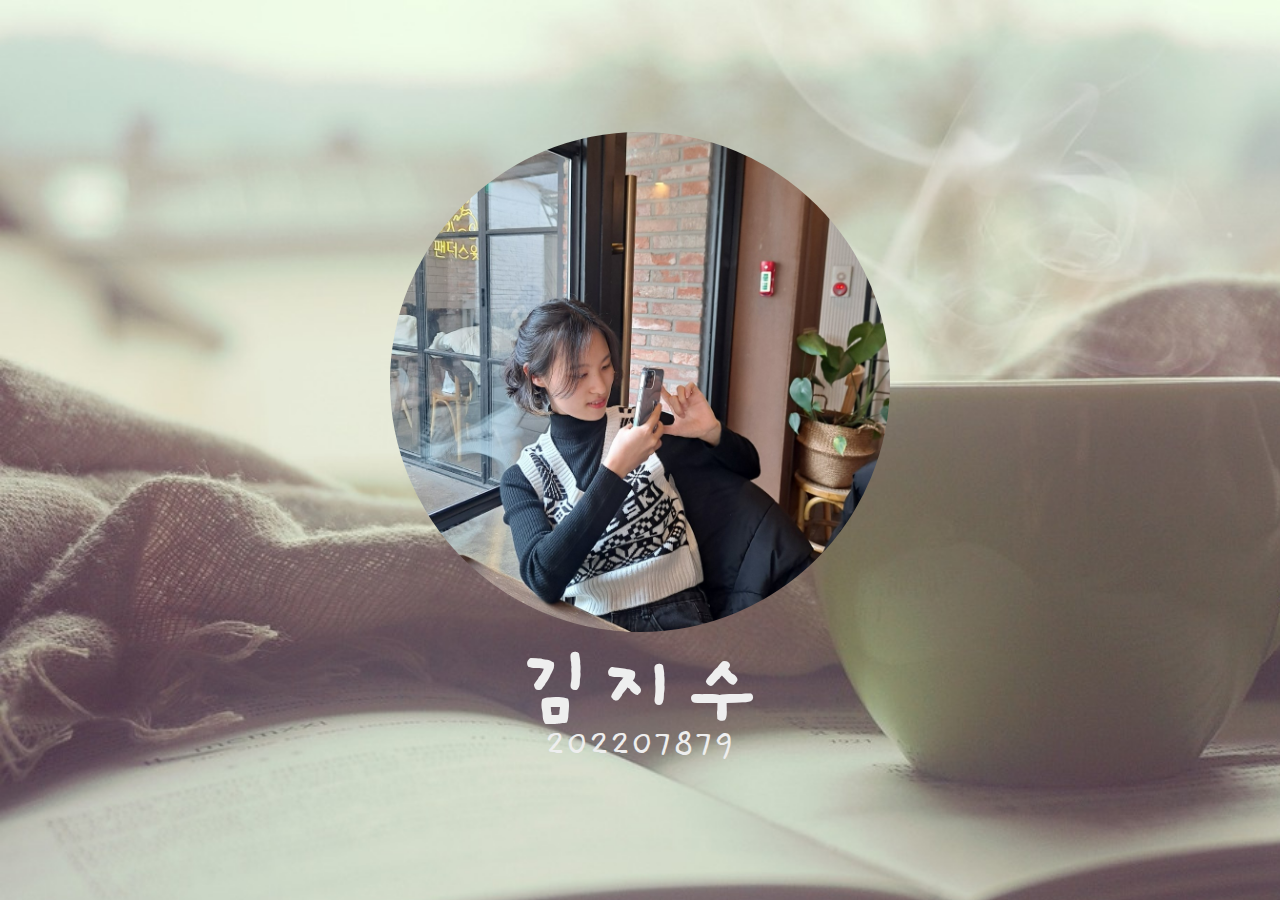
==== index.html @ 0866d1ed "fix: things" ====
<!DOCTYPE html>
<html lang="ko">
	<head>
		<meta charset="UTF-8" />
		<meta http-equiv="X-UA-Compatible" content="IE=edge" />
		<meta name="viewport" content="width=device-width, initial-scale=1.0" />
		<title>김지수 소개페이지</title>
		<link rel="stylesheet" href="css/index.css" />
	</head>
	<body>
		<header>
			<figure>
				<div class="inner">
					<a href="about.html"><img src="img/selfi01.jpg" class="profile" /></a>
					<h1>김지수</h1>
					<p>202207879</p>
				</div>
			</figure>
		</header>
		<script src="./index.js"></script>
	</body>
</html>
---- css/index.css ----
@charset "UTF-8";
@import url('https://fonts.googleapis.com/css2?family=Slackside+One&display=swap');
@import url('https://fonts.googleapis.com/css2?family=Gaegu:wght@400;700&family=Slackside+One&display=swap');

* {
	margin: 0px;
	padding: 0px;
	box-sizing: border-box;
}
ul,
ol {
	list-style: none;
}
a {
	text-decoration: none;
}

figure {
	width: 100%;
	height: 100vh;
	position: relative;
	overflow: hidden;
}

body {
	height: 100vh;
	width: 100vw;
	margin: 0;
	background-position: 0 0;
	background-size: 140%;
	background-image: url('../img/coffe.jpg');
	animation: moveBackground 20s ease-in-out infinite;
}

@keyframes moveBackground {
	0% {
		background-position: 0 0;
	}
	50% {
		background-position: 100% 100%;
	}
	100% {
		background-position: 0 0;
	}
}

figure .inner {
	width: 100%;
	height: 100%;
	position: absolute;
	top: 0px;
	left: 0px;
	display: flex;
	justify-content: center;
	align-items: center;
	flex-direction: column;
}

.profile {
	width: 500px;
	height: 500px;
	border-radius: 100%;
	transition: transform 0.2s ease-in-out;
}

.profile:hover {
	/* animation scale to 1.1 */
	transform: scale(1.1);
}

h1 {
	line-height: 3rem;
}

figure .inner h1 {
	font-size: 100px;
	font-family: 'Gaegu', cursive;
	text-align: center;
	color: #eee;
	margin-top: 30px;
	margin-left: center;
}

figure .inner p {
	font-size: 40px;
	font-family: 'Gaegu', cursive;
	text-align: center;
	color: #eee;
	margin-top: 5px;
	margin-left: center;
}
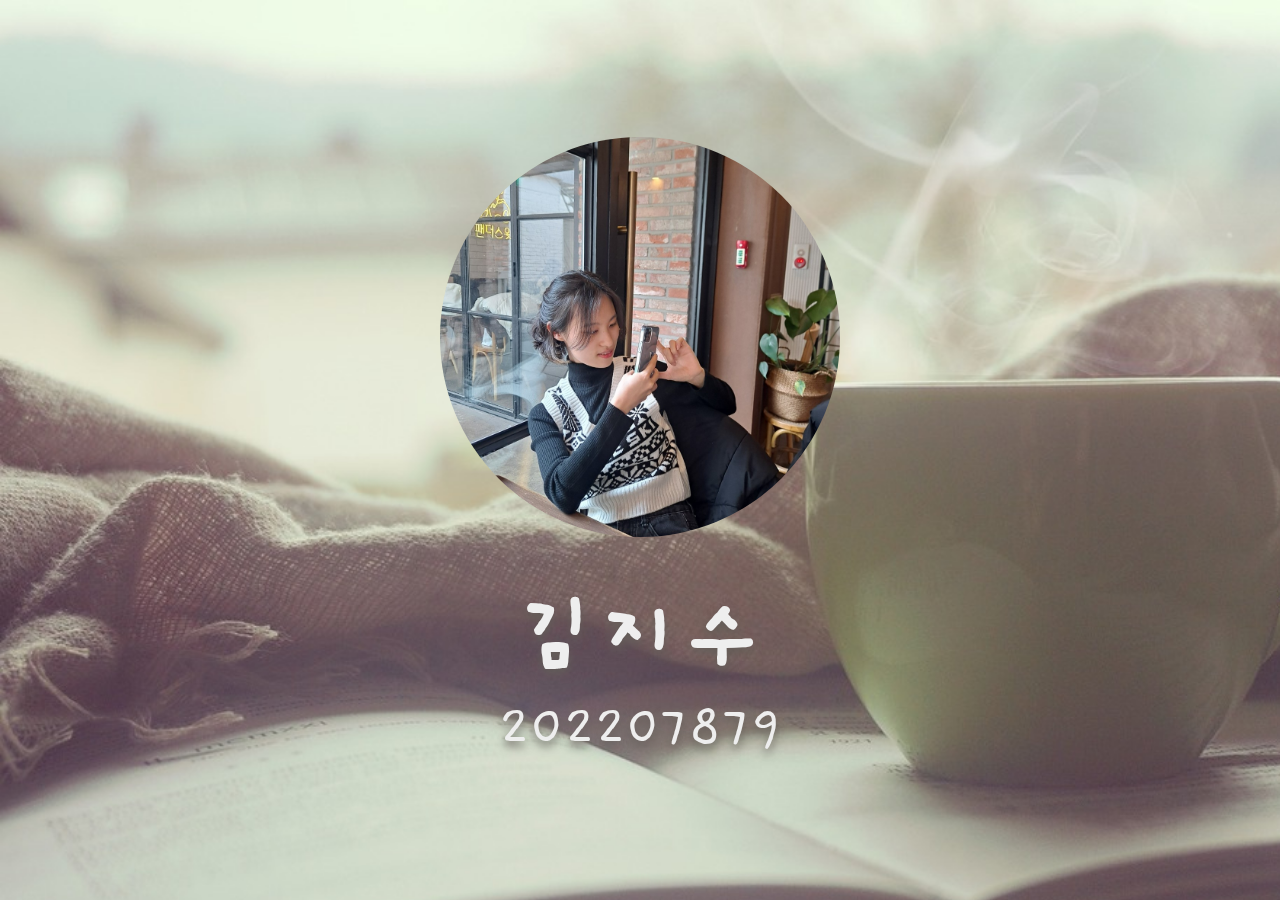
==== commit 14720a7a: "a" ====
--- a/index.html
+++ b/index.html
@@ -4,14 +4,14 @@
 		<meta charset="UTF-8" />
 		<meta http-equiv="X-UA-Compatible" content="IE=edge" />
 		<meta name="viewport" content="width=device-width, initial-scale=1.0" />
-		<title>김지수 소개페이지</title>
+		<title>KimJiSu</title>
 		<link rel="stylesheet" href="css/index.css" />
 	</head>
 	<body>
 		<header>
 			<figure>
 				<div class="inner">
-					<a href="about.html"><img src="img/selfi01.jpg" class="profile" /></a>
+					<a href="about.html"><img src="img/selfi.jpg" class="profile" /></a>
 					<h1>김지수</h1>
 					<p>202207879</p>
 				</div>
--- a/css/index.css
+++ b/css/index.css
@@ -1,6 +1,7 @@
 @charset "UTF-8";
 @import url('https://fonts.googleapis.com/css2?family=Slackside+One&display=swap');
-@import url('https://fonts.googleapis.com/css2?family=Gaegu:wght@400;700&family=Slackside+One&display=swap');
+@import url('https://fonts.googleapis.com/css2?family=Bagel+Fat+One&family=Diphylleia&family=Moirai+One&family=Montserrat+Alternates:wght@400;500&family=Petit+Formal+Script&family=Slackside+One&display=swap');
+@import url('https://fonts.googleapis.com/css2?family=Bagel+Fat+One&family=Diphylleia&family=Gaegu&family=Moirai+One&family=Montserrat+Alternates:wght@400;500&family=Petit+Formal+Script&family=Slackside+One&display=swap');
 
 * {
 	margin: 0px;
@@ -30,6 +31,7 @@
 	background-size: 140%;
 	background-image: url('../img/coffe.jpg');
 	animation: moveBackground 20s ease-in-out infinite;
+	box-shadow: 0px 5px 20px #3b3835;
 }
 
 @keyframes moveBackground {
@@ -57,14 +59,13 @@
 }
 
 .profile {
-	width: 500px;
-	height: 500px;
+	width: 400px;
+	height: 400px;
 	border-radius: 100%;
 	transition: transform 0.2s ease-in-out;
 }
 
 .profile:hover {
-	/* animation scale to 1.1 */
 	transform: scale(1.1);
 }
 
@@ -77,15 +78,17 @@
 	font-family: 'Gaegu', cursive;
 	text-align: center;
 	color: #eee;
-	margin-top: 30px;
+	margin-top: 70px;
 	margin-left: center;
+	text-shadow: 0px 5px 10px #635e59;
 }
 
 figure .inner p {
-	font-size: 40px;
+	font-size: 60px;
 	font-family: 'Gaegu', cursive;
 	text-align: center;
 	color: #eee;
-	margin-top: 5px;
+	margin-top: 30px;
 	margin-left: center;
+	text-shadow: 0px 5px 10px #635e59;
 }
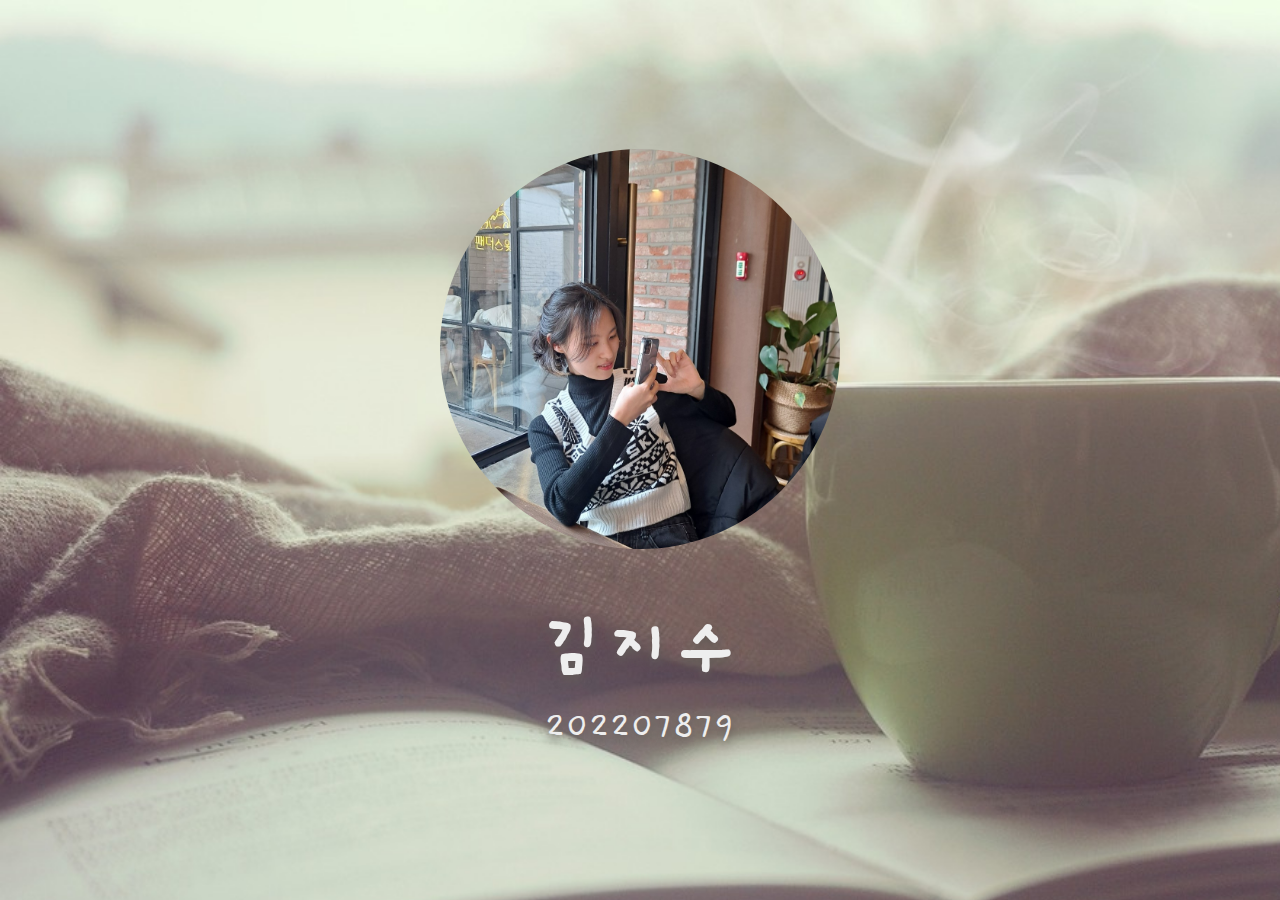
==== commit 08ad55d3: "change some contents" ====
--- a/index.html
+++ b/index.html
@@ -6,17 +6,13 @@
 		<meta name="viewport" content="width=device-width, initial-scale=1.0" />
 		<title>KimJiSu</title>
 		<link rel="stylesheet" href="css/index.css" />
+		<link rel="icon" href="/img/sticker.png">
 	</head>
 	<body>
-		<header>
-			<figure>
-				<div class="inner">
-					<a href="about.html"><img src="img/selfi.jpg" class="profile" /></a>
-					<h1>김지수</h1>
-					<p>202207879</p>
-				</div>
-			</figure>
-		</header>
-		<script src="./index.js"></script>
+		<article class=".profile">
+			<a href="about.html"><img src="img/selfi.jpg" class="profile" /></a>
+			<h1>김지수</h1>
+			<p>202207879</p>
+		</article>
 	</body>
 </html>
--- a/css/index.css
+++ b/css/index.css
@@ -16,7 +16,7 @@
 	text-decoration: none;
 }
 
-figure {
+section {
 	width: 100%;
 	height: 100vh;
 	position: relative;
@@ -45,8 +45,7 @@
 		background-position: 0 0;
 	}
 }
-
-figure .inner {
+article {
 	width: 100%;
 	height: 100%;
 	position: absolute;
@@ -73,8 +72,8 @@
 	line-height: 3rem;
 }
 
-figure .inner h1 {
-	font-size: 100px;
+article h1 {
+	font-size: 80px;
 	font-family: 'Gaegu', cursive;
 	text-align: center;
 	color: #eee;
@@ -83,8 +82,8 @@
 	text-shadow: 0px 5px 10px #635e59;
 }
 
-figure .inner p {
-	font-size: 60px;
+article p {
+	font-size: 40px;
 	font-family: 'Gaegu', cursive;
 	text-align: center;
 	color: #eee;
